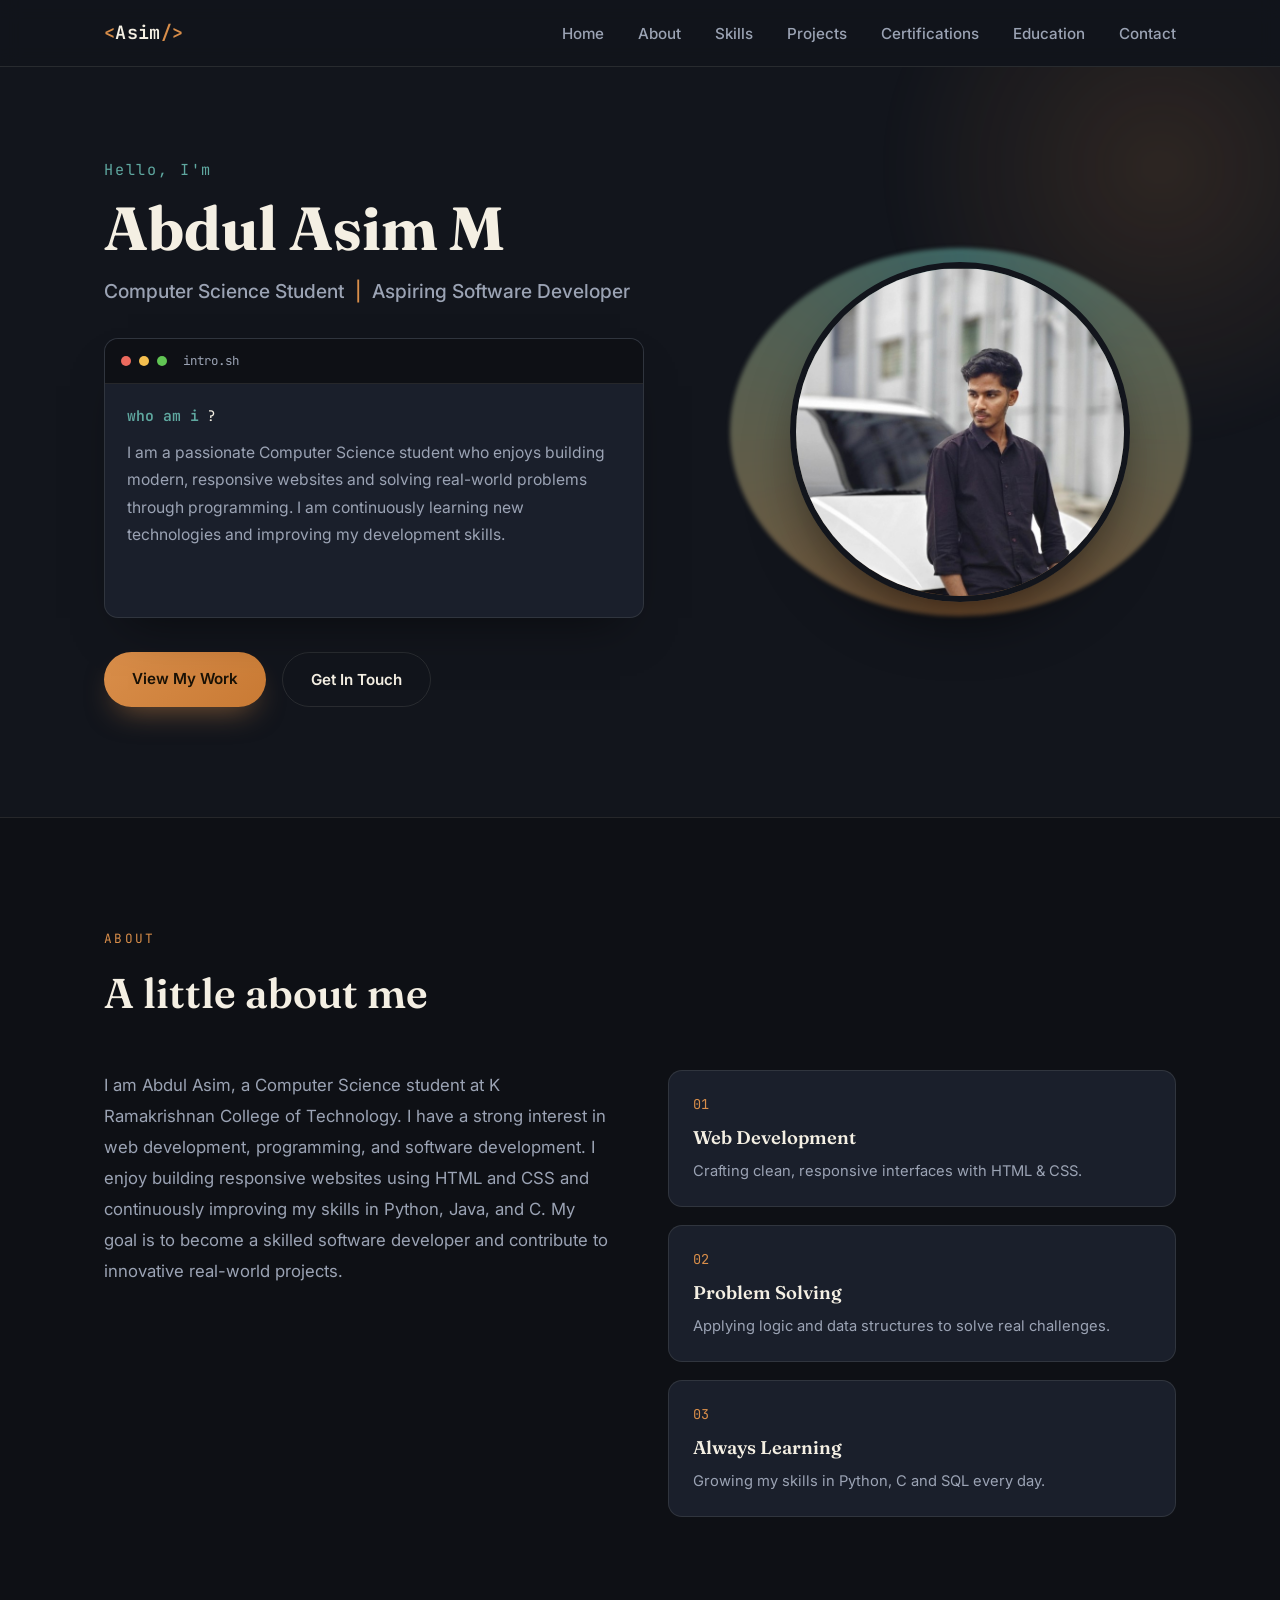
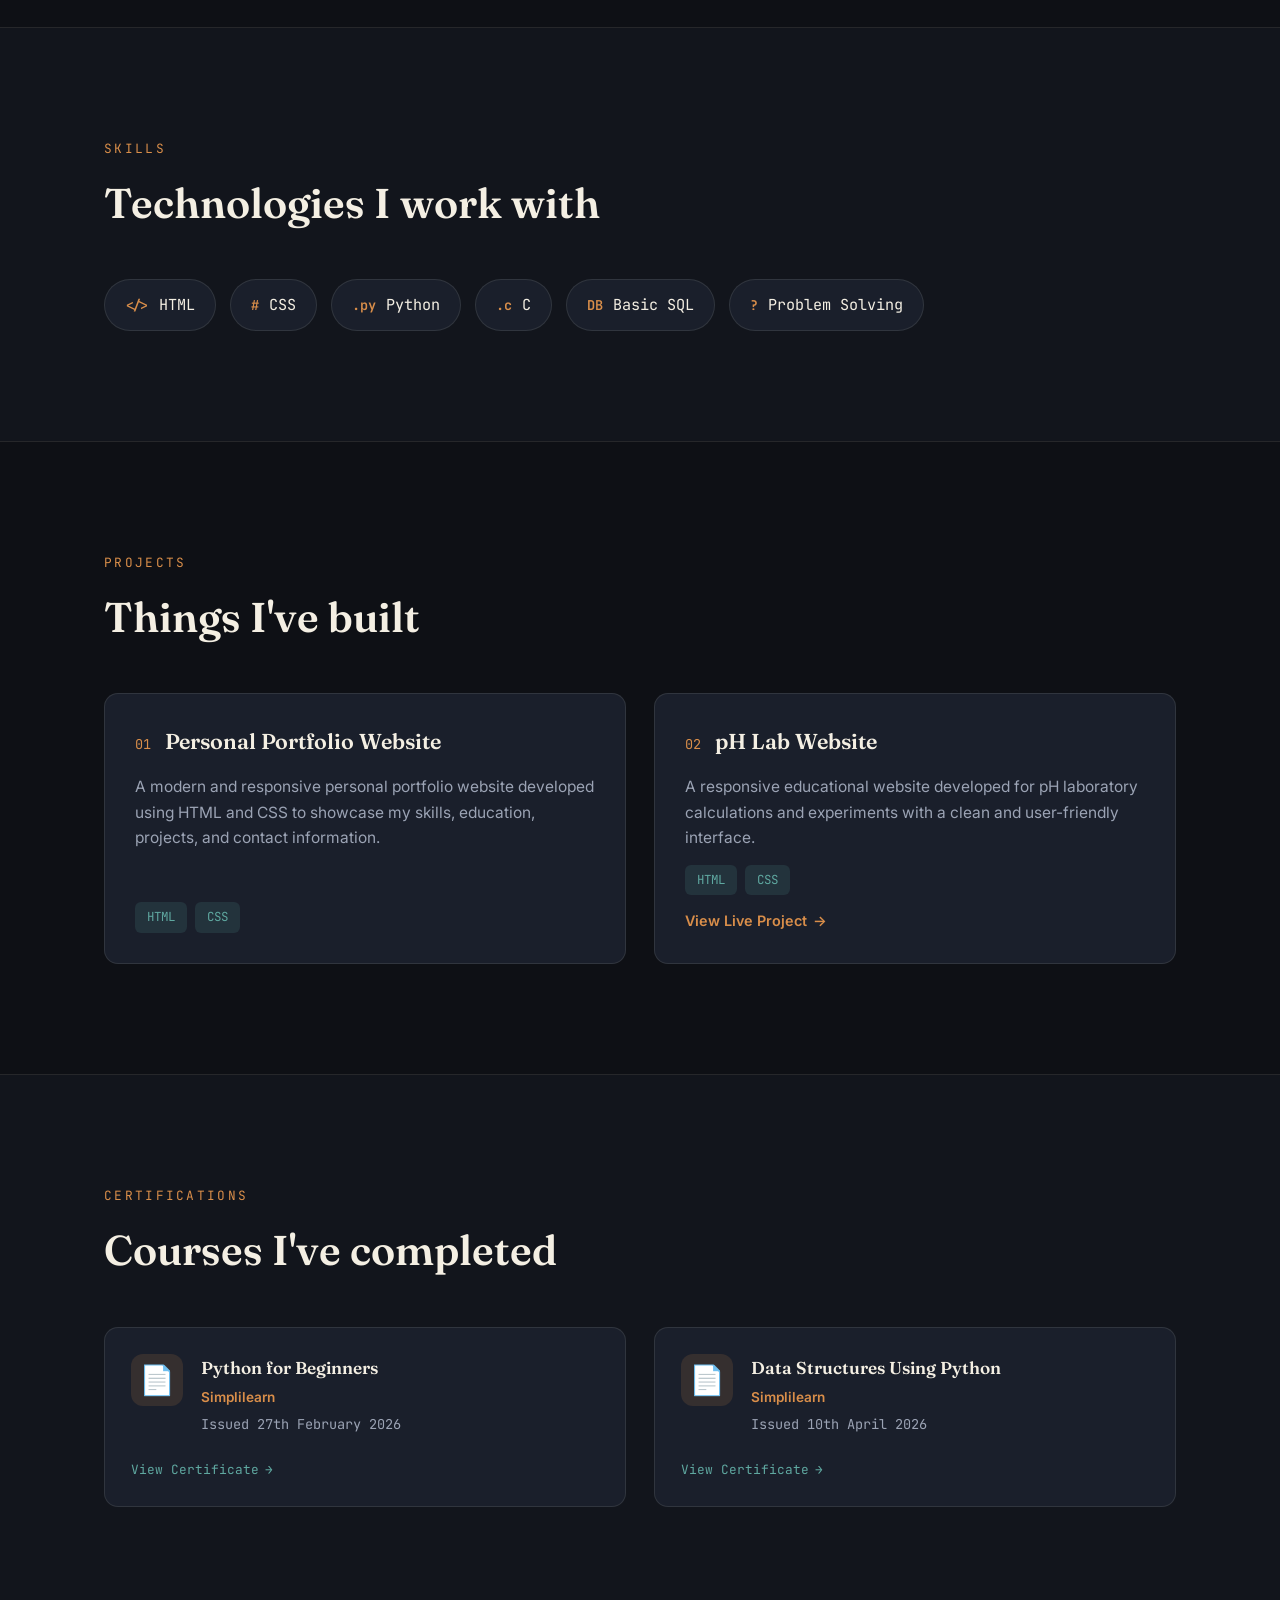
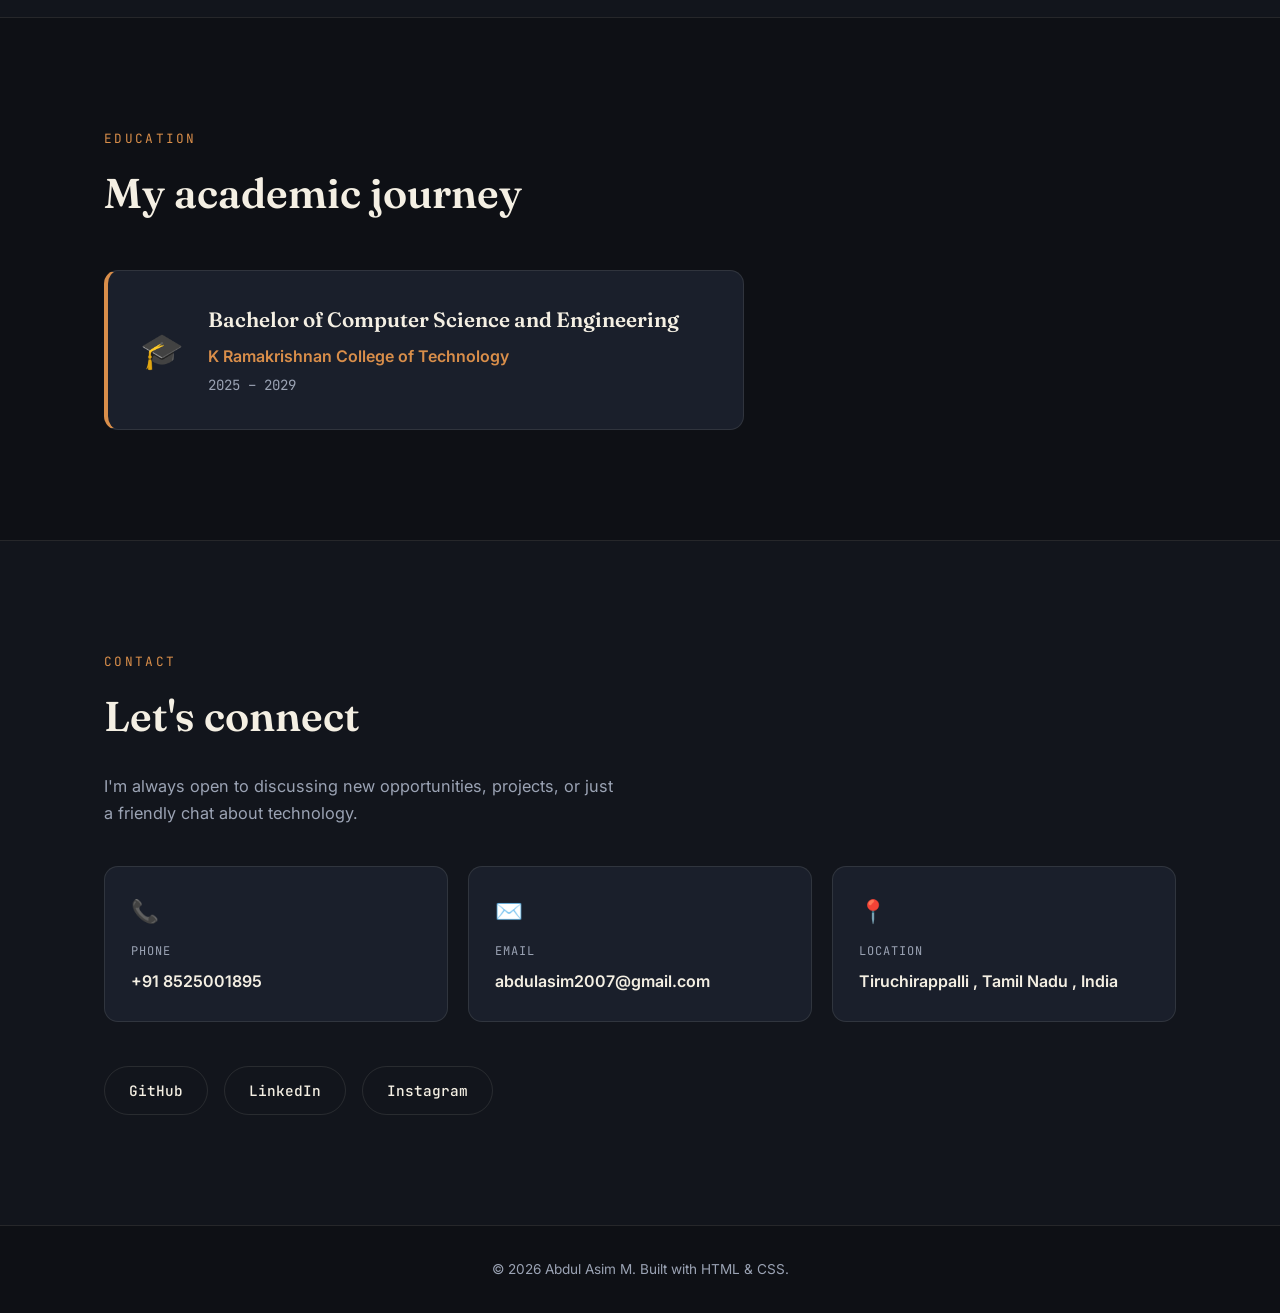
==== index.html @ 6f784176 "Rename index1.html to index.html" ====
<!DOCTYPE html>
<html lang="en">
<head>
  <meta charset="UTF-8" />
  <meta name="viewport" content="width=device-width, initial-scale=1.0" />
  <title>Abdul Asim M — Computer Science Student &amp; Aspiring Frontend Developer</title>
  <meta name="description" content="Portfolio of Abdul Asim M, a Computer Science student specializing in web development and programming." />

  <!-- Google Fonts: Fraunces (display), Inter (body), JetBrains Mono (code/labels) -->
  <link rel="preconnect" href="https://fonts.googleapis.com">
  <link rel="preconnect" href="https://fonts.gstatic.com" crossorigin>
  <link href="https://fonts.googleapis.com/css2?family=Fraunces:ital,opsz,wght@0,9..144,400;0,9..144,500;0,9..144,600;0,9..144,700;1,9..144,500&family=Inter:wght@400;500;600;700&family=JetBrains+Mono:wght@400;500;600&display=swap" rel="stylesheet">

  <link rel="stylesheet" href="style.css" />
</head>
<body>

  <!-- ============ STICKY NAVIGATION ============ -->
  <header class="site-header">
    <nav class="navbar">
      <a href="#home" class="logo">
        <span class="logo-bracket">&lt;</span>Asim<span class="logo-bracket">/&gt;</span>
      </a>

      <input type="checkbox" id="nav-toggle" class="nav-toggle" />
      <label for="nav-toggle" class="nav-toggle-label" aria-label="Toggle menu">
        <span></span>
        <span></span>
        <span></span>
      </label>

      <ul class="nav-links">
        <li><a href="#home">Home</a></li>
        <li><a href="#about">About</a></li>
        <li><a href="#skills">Skills</a></li>
        <li><a href="#projects">Projects</a></li>
        <li><a href="#certifications">Certifications</a></li>
        <li><a href="#education">Education</a></li>
        <li><a href="#contact">Contact</a></li>
      </ul>
    </nav>
  </header>

  <main>
    <!-- ============ HERO SECTION ============ -->
    <section id="home" class="hero">
      <div class="hero-bg-glow" aria-hidden="true"></div>

      <div class="hero-container">
        <div class="hero-text">
          <p class="eyebrow">Hello, I'm</p>
          <h1 class="hero-name">Abdul Asim M</h1>
          <h2 class="hero-title">Computer Science Student <span class="pipe">|</span> Aspiring Software Developer</h2>

          <!-- Signature element: terminal-style intro card -->
          <div class="terminal-card">
            <div class="terminal-bar">
              <span class="dot dot-red"></span>
              <span class="dot dot-yellow"></span>
              <span class="dot dot-green"></span>
              <span class="terminal-title">intro.sh</span>
            </div>
            <div class="terminal-body">
              <p><span class="prompt">who am i</span>?</p>
              <p class="terminal-output">I am a passionate Computer Science student who enjoys building modern, responsive websites and solving real-world problems through programming. I am continuously learning new technologies and improving my development skills.</p>
              <p><span class="prompt"></span> <span class="cursor"></span></p>
            </div>
          </div>

          <div class="hero-buttons">
            <a href="#projects" class="btn btn-primary">View My Work</a>
            <a href="#contact" class="btn btn-secondary">Get In Touch</a>
          </div>
        </div>

        <div class="hero-image-wrap">
          <div class="hero-image-ring" aria-hidden="true"></div>
          <img src="asim.jpg.jpeg" alt="Portrait of Abdul Asim M" class="hero-image" />
        </div>
      </div>
    </section>

    <!-- ============ ABOUT SECTION ============ -->
    <section id="about" class="about">
      <div class="section-container">
        <p class="section-eyebrow">About</p>
        <h2 class="section-title">A little about me</h2>

        <div class="about-content">
          <p class="about-text">
                I am Abdul Asim, a Computer Science student at K Ramakrishnan College of Technology.
            I have a strong interest in web development, programming, and software development.
            I enjoy building responsive websites using HTML and CSS and continuously improving my
            skills in Python, Java, and C. My goal is to become a skilled software developer and
            contribute to innovative real-world projects.
          </p>

          <div class="about-highlights">
            <div class="highlight-card">
              <span class="highlight-number">01</span>
              <h3>Web Development</h3>
              <p>Crafting clean, responsive interfaces with HTML &amp; CSS.</p>
            </div>
            <div class="highlight-card">
              <span class="highlight-number">02</span>
              <h3>Problem Solving</h3>
              <p>Applying logic and data structures to solve real challenges.</p>
            </div>
            <div class="highlight-card">
              <span class="highlight-number">03</span>
              <h3>Always Learning</h3>
              <p>Growing my skills in Python, C and SQL every day.</p>
            </div>
          </div>
        </div>
      </div>
    </section>

    <!-- ============ SKILLS SECTION ============ -->
    <section id="skills" class="skills">
      <div class="section-container">
        <p class="section-eyebrow">Skills</p>
        <h2 class="section-title">Technologies I work with</h2>

        <ul class="skills-grid">
          <li class="skill-tag"><span class="skill-tag-symbol">&lt;/&gt;</span>HTML</li>
          <li class="skill-tag"><span class="skill-tag-symbol">#</span>CSS</li>
          <li class="skill-tag"><span class="skill-tag-symbol">.py</span>Python</li>
          <li class="skill-tag"><span class="skill-tag-symbol">.c</span>C</li>
          <li class="skill-tag"><span class="skill-tag-symbol">DB</span>Basic SQL</li>
          <li class="skill-tag"><span class="skill-tag-symbol">?</span>Problem Solving</li>
        </ul>
      </div>
    </section>

    <!-- ============ PROJECTS SECTION ============ -->
    <section id="projects" class="projects">
      <div class="section-container">
        <p class="section-eyebrow">Projects</p>
        <h2 class="section-title">Things I've built</h2>

        <div class="projects-grid">
          <article class="project-card">
            <div class="project-card-top">
              <span class="project-index">01</span>
              <h3>Personal Portfolio Website</h3>
            </div>
            <p class="project-desc">
              A modern and responsive personal portfolio website developed using HTML and CSS
              to showcase my skills, education, projects, and contact information.
            </p>
            <ul class="project-tech">
              <li>HTML</li>
              <li>CSS</li>
            </ul>
          </article>

          <article class="project-card">
            <div class="project-card-top">
              <span class="project-index">02</span>
              <h3>pH Lab Website</h3>
            </div>
            <p class="project-desc">
              A responsive educational website developed for pH laboratory calculations and
              experiments with a clean and user-friendly interface.
            </p>
            <ul class="project-tech">
              <li>HTML</li>
              <li>CSS</li>
            </ul>
            <a href="https://abdulasim823-coder.github.io/MY-pH-LAB/" target="_blank" rel="noopener noreferrer" class="project-link">
              View Live Project <span aria-hidden="true">&rarr;</span>
            </a>
          </article>
        </div>
      </div>
    </section>

    <!-- ============ CERTIFICATIONS SECTION ============ -->
    <section id="certifications" class="certifications">
      <div class="section-container">
        <p class="section-eyebrow">Certifications</p>
        <h2 class="section-title">Courses I've completed</h2>

        <div class="cert-grid">
          <a class="cert-card" href="assets/python-for-beginners-certificate.pdf" target="_blank" rel="noopener noreferrer">
            <div class="cert-icon" aria-hidden="true">📄</div>
            <div class="cert-info">
              <h3>Python for Beginners</h3>
              <p class="cert-issuer">Simplilearn</p>
              <p class="cert-date">Issued 27th February 2026</p>
            </div>
            <span class="cert-action">View Certificate <span aria-hidden="true">&rarr;</span></span>
          </a>

          <a class="cert-card" href="assets/data-structures-python-certificate.pdf" target="_blank" rel="noopener noreferrer">
            <div class="cert-icon" aria-hidden="true">📄</div>
            <div class="cert-info">
              <h3>Data Structures Using Python</h3>
              <p class="cert-issuer">Simplilearn</p>
              <p class="cert-date">Issued 10th April 2026</p>
            </div>
            <span class="cert-action">View Certificate <span aria-hidden="true">&rarr;</span></span>
          </a>
        </div>
      </div>
    </section>

    <!-- ============ EDUCATION SECTION ============ -->
    <section id="education" class="education">
      <div class="section-container">
        <p class="section-eyebrow">Education</p>
        <h2 class="section-title">My academic journey</h2>

        <div class="education-card">
          <div class="education-mark" aria-hidden="true">🎓</div>
          <div class="education-info">
            <h3>Bachelor of Computer Science and Engineering</h3>
            <p class="education-school">K Ramakrishnan College of Technology</p>
            <p class="education-duration">2025 &ndash; 2029</p>
          </div>
        </div>
      </div>
    </section>

    <!-- ============ CONTACT SECTION ============ -->
    <section id="contact" class="contact">
      <div class="section-container">
        <p class="section-eyebrow">Contact</p>
        <h2 class="section-title">Let's connect</h2>
        <p class="contact-intro">
          I'm always open to discussing new opportunities, projects, or just a friendly chat about technology.
        </p>

        <div class="contact-grid">
          <a href="tel:+918525001895" class="contact-card">
            <span class="contact-icon" aria-hidden="true">📞</span>
            <span class="contact-label">Phone</span>
            <span class="contact-value">+91 8525001895</span>
          </a>

          <a href="mailto:abdulasim2007@gmail.com" class="contact-card">
            <span class="contact-icon" aria-hidden="true">✉️</span>
            <span class="contact-label">Email</span>
            <span class="contact-value">abdulasim2007@gmail.com</span>
          </a>

          <div class="contact-card contact-card-static">
            <span class="contact-icon" aria-hidden="true">📍</span>
            <span class="contact-label">Location</span>
            <span class="contact-value">Tiruchirappalli , Tamil Nadu , India</span>
          </div>
        </div>

        <div class="social-links">
          <a href="https://github.com/abdulasim823-coder" target="_blank" rel="noopener noreferrer" class="social-link">GitHub</a>
          <a href="https://www.linkedin.com/in/abdul-asim-m-059863380?utm_source=share_via&utm_content=profile&utm_medium=member_android" target="_blank" rel="noopener noreferrer" class="social-link">LinkedIn</a>
          <a href="https://www.instagram.com/a._j_.x.x?igsh=MW1iN2Y5MnFnbzhsaA==" target="_blank" rel="noopener noreferrer" class="social-link">Instagram</a>
        </div>
      </div>
    </section>
  </main>

  <!-- ============ FOOTER ============ -->
  <footer class="site-footer">
    <p>&copy; 2026 Abdul Asim M. Built with HTML &amp; CSS.</p>
  </footer>

</body>
</html>
---- style.css ----
/* =====================================================================
   ABDUL ASIM M — PORTFOLIO STYLESHEET
   Design tokens:
   - Background:   #12151C (deep graphite navy)
   - Surface:      #1A1F2B (raised panel)
   - Text primary: #F4EFE3 (warm parchment white)
   - Text muted:   #9BA3B4 (soft slate)
   - Accent copper:#D98E4A (warm highlight)
   - Accent teal:  #5FA8A0 (cool counterpoint)
   - Display font: 'Fraunces' | Body font: 'Inter' | Mono: 'JetBrains Mono'
   ===================================================================== */

/* ---------- RESET ---------- */
* {
  margin: 0;
  padding: 0;
  box-sizing: border-box;
}

html {
  scroll-behavior: smooth;
}

:root {
  --bg: #12151c;
  --bg-alt: #0e1015;
  --surface: #1a1f2b;
  --surface-hover: #212736;
  --border: rgba(244, 239, 227, 0.1);
  --text: #f4efe3;
  --text-muted: #9ba3b4;
  --accent: #d98e4a;
  --accent-soft: rgba(217, 142, 74, 0.14);
  --teal: #5fa8a0;
  --teal-soft: rgba(95, 168, 160, 0.14);
  --font-display: 'Fraunces', serif;
  --font-body: 'Inter', sans-serif;
  --font-mono: 'JetBrains Mono', monospace;
  --max-width: 1120px;
  --radius: 14px;
}

body {
  background-color: var(--bg);
  color: var(--text);
  font-family: var(--font-body);
  line-height: 1.65;
  overflow-x: hidden;
}

img {
  max-width: 100%;
  display: block;
}

a {
  text-decoration: none;
  color: inherit;
}

ul {
  list-style: none;
}

.section-container {
  max-width: var(--max-width);
  margin: 0 auto;
  padding: 0 24px;
}

/* Reduced motion support */
@media (prefers-reduced-motion: reduce) {
  * {
    animation-duration: 0.01ms !important;
    animation-iteration-count: 1 !important;
    transition-duration: 0.01ms !important;
    scroll-behavior: auto !important;
  }
}

/* Visible keyboard focus */
a:focus-visible,
button:focus-visible {
  outline: 2px solid var(--accent);
  outline-offset: 3px;
  border-radius: 4px;
}

/* ---------- SECTION HEADINGS (shared) ---------- */
.section-eyebrow {
  font-family: var(--font-mono);
  font-size: 0.8rem;
  letter-spacing: 0.18em;
  text-transform: uppercase;
  color: var(--accent);
  margin-bottom: 10px;
}

.section-title {
  font-family: var(--font-display);
  font-weight: 600;
  font-size: clamp(1.8rem, 3.4vw, 2.6rem);
  margin-bottom: 42px;
  max-width: 620px;
}

section {
  padding: 110px 0;
}

/* =====================================================================
   STICKY NAVIGATION
   ===================================================================== */
.site-header {
  position: sticky;
  top: 0;
  z-index: 100;
  background: rgba(18, 21, 28, 0.82);
  backdrop-filter: blur(10px);
  -webkit-backdrop-filter: blur(10px);
  border-bottom: 1px solid var(--border);
}

.navbar {
  max-width: var(--max-width);
  margin: 0 auto;
  padding: 18px 24px;
  display: flex;
  align-items: center;
  justify-content: space-between;
}

.logo {
  font-family: var(--font-mono);
  font-size: 1.15rem;
  font-weight: 600;
  color: var(--text);
  letter-spacing: 0.02em;
}

.logo-bracket {
  color: var(--accent);
}

.nav-links {
  display: flex;
  gap: 34px;
}

.nav-links a {
  font-size: 0.95rem;
  font-weight: 500;
  color: var(--text-muted);
  position: relative;
  padding: 4px 0;
  transition: color 0.25s ease;
}

.nav-links a::after {
  content: '';
  position: absolute;
  left: 0;
  bottom: -2px;
  width: 0;
  height: 2px;
  background: var(--accent);
  transition: width 0.3s ease;
}

.nav-links a:hover {
  color: var(--text);
}

.nav-links a:hover::after {
  width: 100%;
}

/* Mobile nav toggle (checkbox hack — pure CSS, no JS) */
.nav-toggle {
  display: none;
}

.nav-toggle-label {
  display: none;
  flex-direction: column;
  gap: 5px;
  cursor: pointer;
  z-index: 110;
}

.nav-toggle-label span {
  width: 26px;
  height: 2px;
  background: var(--text);
  border-radius: 2px;
  transition: transform 0.3s ease, opacity 0.3s ease;
}

/* =====================================================================
   HERO SECTION
   ===================================================================== */
.hero {
  position: relative;
  padding: 90px 0 110px;
  overflow: hidden;
}

.hero-bg-glow {
  position: absolute;
  top: -180px;
  right: -160px;
  width: 560px;
  height: 560px;
  background: radial-gradient(circle, var(--accent-soft) 0%, transparent 70%);
  filter: blur(10px);
  pointer-events: none;
}

.hero-container {
  max-width: var(--max-width);
  margin: 0 auto;
  padding: 0 24px;
  display: grid;
  grid-template-columns: 1.15fr 0.85fr;
  gap: 56px;
  align-items: center;
}

.hero-text {
  animation: fadeUp 0.9s ease both;
}

.eyebrow {
  font-family: var(--font-mono);
  color: var(--teal);
  font-size: 0.95rem;
  letter-spacing: 0.12em;
  margin-bottom: 14px;
}

.hero-name {
  font-family: var(--font-display);
  font-weight: 700;
  font-size: clamp(2.4rem, 5.4vw, 3.8rem);
  line-height: 1.08;
  margin-bottom: 14px;
}

.hero-title {
  font-family: var(--font-body);
  font-weight: 500;
  font-size: clamp(1rem, 1.6vw, 1.2rem);
  color: var(--text-muted);
  margin-bottom: 30px;
}

.pipe {
  color: var(--accent);
  margin: 0 6px;
}

/* Signature element: terminal-style intro card */
.terminal-card {
  background: var(--surface);
  border: 1px solid var(--border);
  border-radius: var(--radius);
  overflow: hidden;
  box-shadow: 0 24px 48px -24px rgba(0, 0, 0, 0.55);
  margin-bottom: 34px;
  max-width: 540px;
  animation: fadeUp 1.1s ease both;
  animation-delay: 0.15s;
}

.terminal-bar {
  display: flex;
  align-items: center;
  gap: 8px;
  padding: 12px 16px;
  background: var(--bg-alt);
  border-bottom: 1px solid var(--border);
}

.dot {
  width: 10px;
  height: 10px;
  border-radius: 50%;
  display: inline-block;
}

.dot-red { background: #ec6a5e; }
.dot-yellow { background: #f4bf4f; }
.dot-green { background: #61c554; }

.terminal-title {
  margin-left: 8px;
  font-family: var(--font-mono);
  font-size: 0.78rem;
  color: var(--text-muted);
}

.terminal-body {
  padding: 20px 22px 24px;
  font-family: var(--font-mono);
  font-size: 0.92rem;
}

.terminal-body p {
  margin-bottom: 10px;
}

.prompt {
  color: var(--teal);
  margin-right: 8px;
  font-weight: 600;
}

.terminal-output {
  color: var(--text-muted);
  line-height: 1.75;
  font-family: var(--font-body);
  font-size: 0.98rem;
}

.cursor {
  display: inline-block;
  color: var(--accent);
  animation: blink 1.1s steps(1) infinite;
}

@keyframes blink {
  50% { opacity: 0; }
}

.hero-buttons {
  display: flex;
  gap: 16px;
  flex-wrap: wrap;
}

.btn {
  font-family: var(--font-body);
  font-weight: 600;
  font-size: 0.95rem;
  padding: 14px 28px;
  border-radius: 999px;
  transition: transform 0.25s ease, box-shadow 0.25s ease, background 0.25s ease, color 0.25s ease;
  display: inline-block;
}

.btn-primary {
  background: linear-gradient(135deg, var(--accent), #c97a34);
  color: #1a1206;
  box-shadow: 0 14px 30px -12px rgba(217, 142, 74, 0.55);
}

.btn-primary:hover {
  transform: translateY(-3px);
  box-shadow: 0 18px 34px -12px rgba(217, 142, 74, 0.7);
}

.btn-secondary {
  border: 1px solid var(--border);
  color: var(--text);
}

.btn-secondary:hover {
  background: var(--surface-hover);
  transform: translateY(-3px);
}

/* Hero image */
.hero-image-wrap {
  position: relative;
  display: flex;
  justify-content: center;
  animation: fadeIn 1.2s ease both;
  animation-delay: 0.25s;
}

.hero-image-ring {
  position: absolute;
  inset: -14px;
  border-radius: 50%;
  background: conic-gradient(from 180deg, var(--accent), var(--teal), var(--accent));
  opacity: 0.55;
  filter: blur(2px);
  animation: rotate 12s linear infinite;
}

@keyframes rotate {
  to { transform: rotate(360deg); }
}

.hero-image {
  position: relative;
  width: min(340px, 78vw);
  aspect-ratio: 1 / 1;
  object-fit: cover;
  border-radius: 50%;
  border: 6px solid var(--bg);
  box-shadow: 0 30px 60px -20px rgba(0, 0, 0, 0.7);
}

/* =====================================================================
   ABOUT SECTION
   ===================================================================== */
.about {
  background: var(--bg-alt);
  border-top: 1px solid var(--border);
  border-bottom: 1px solid var(--border);
}

.about-content {
  display: grid;
  grid-template-columns: 1fr 1fr;
  gap: 56px;
  align-items: start;
}

.about-text {
  color: var(--text-muted);
  font-size: 1.05rem;
  line-height: 1.85;
}

.about-highlights {
  display: grid;
  gap: 18px;
}

.highlight-card {
  background: var(--surface);
  border: 1px solid var(--border);
  border-radius: var(--radius);
  padding: 22px 24px;
  transition: transform 0.3s ease, border-color 0.3s ease;
}

.highlight-card:hover {
  transform: translateX(6px);
  border-color: var(--accent);
}

.highlight-number {
  font-family: var(--font-mono);
  color: var(--accent);
  font-size: 0.85rem;
  display: block;
  margin-bottom: 8px;
}

.highlight-card h3 {
  font-family: var(--font-display);
  font-weight: 600;
  font-size: 1.15rem;
  margin-bottom: 6px;
}

.highlight-card p {
  color: var(--text-muted);
  font-size: 0.92rem;
}

/* =====================================================================
   SKILLS SECTION
   ===================================================================== */
.skills-grid {
  display: flex;
  flex-wrap: wrap;
  gap: 14px;
}

.skill-tag {
  display: flex;
  align-items: center;
  gap: 10px;
  font-family: var(--font-mono);
  font-size: 0.95rem;
  background: var(--surface);
  border: 1px solid var(--border);
  padding: 12px 20px;
  border-radius: 999px;
  transition: transform 0.25s ease, border-color 0.25s ease, background 0.25s ease;
}

.skill-tag:hover {
  transform: translateY(-4px);
  border-color: var(--teal);
  background: var(--teal-soft);
}

.skill-tag-symbol {
  color: var(--accent);
  font-weight: 600;
  font-size: 0.85rem;
}

/* =====================================================================
   PROJECTS SECTION
   ===================================================================== */
.projects {
  background: var(--bg-alt);
  border-top: 1px solid var(--border);
  border-bottom: 1px solid var(--border);
}

.projects-grid {
  display: grid;
  grid-template-columns: repeat(2, 1fr);
  gap: 28px;
}

.project-card {
  background: var(--surface);
  border: 1px solid var(--border);
  border-radius: var(--radius);
  padding: 30px;
  position: relative;
  transition: transform 0.3s ease, box-shadow 0.3s ease, border-color 0.3s ease;
  display: flex;
  flex-direction: column;
  gap: 14px;
}

.project-card:hover {
  transform: translateY(-8px);
  border-color: var(--accent);
  box-shadow: 0 26px 50px -24px rgba(0, 0, 0, 0.6);
}

.project-card-top {
  display: flex;
  align-items: baseline;
  gap: 14px;
}

.project-index {
  font-family: var(--font-mono);
  color: var(--accent);
  font-size: 0.85rem;
}

.project-card h3 {
  font-family: var(--font-display);
  font-weight: 600;
  font-size: 1.35rem;
}

.project-desc {
  color: var(--text-muted);
  font-size: 0.97rem;
}

.project-tech {
  display: flex;
  flex-wrap: wrap;
  gap: 8px;
  margin-top: auto;
}

.project-tech li {
  font-family: var(--font-mono);
  font-size: 0.78rem;
  color: var(--teal);
  background: var(--teal-soft);
  padding: 5px 12px;
  border-radius: 6px;
}

.project-link {
  font-weight: 600;
  font-size: 0.9rem;
  color: var(--accent);
  display: inline-flex;
  align-items: center;
  gap: 6px;
  transition: gap 0.25s ease;
}

.project-link:hover {
  gap: 10px;
}

/* =====================================================================
   CERTIFICATIONS SECTION
   ===================================================================== */
.cert-grid {
  display: grid;
  grid-template-columns: repeat(2, 1fr);
  gap: 28px;
}

.cert-card {
  background: var(--surface);
  border: 1px solid var(--border);
  border-radius: var(--radius);
  padding: 26px;
  display: flex;
  align-items: flex-start;
  gap: 18px;
  flex-wrap: wrap;
  transition: transform 0.3s ease, border-color 0.3s ease, box-shadow 0.3s ease;
}

.cert-card:hover {
  transform: translateY(-6px);
  border-color: var(--teal);
  box-shadow: 0 26px 50px -24px rgba(0, 0, 0, 0.6);
}

.cert-icon {
  font-size: 1.8rem;
  background: var(--accent-soft);
  width: 52px;
  height: 52px;
  display: flex;
  align-items: center;
  justify-content: center;
  border-radius: 12px;
  flex-shrink: 0;
}

.cert-info {
  flex: 1;
  min-width: 180px;
}

.cert-info h3 {
  font-family: var(--font-display);
  font-weight: 600;
  font-size: 1.08rem;
  margin-bottom: 4px;
}

.cert-issuer {
  color: var(--accent);
  font-size: 0.85rem;
  font-weight: 600;
  margin-bottom: 4px;
}

.cert-date {
  color: var(--text-muted);
  font-size: 0.85rem;
  font-family: var(--font-mono);
}

.cert-action {
  font-family: var(--font-mono);
  font-size: 0.8rem;
  color: var(--teal);
  display: flex;
  align-items: center;
  gap: 6px;
  width: 100%;
  margin-top: 6px;
}

/* =====================================================================
   EDUCATION SECTION
   ===================================================================== */
.education {
  background: var(--bg-alt);
  border-top: 1px solid var(--border);
  border-bottom: 1px solid var(--border);
}

.education-card {
  background: var(--surface);
  border: 1px solid var(--border);
  border-left: 4px solid var(--accent);
  border-radius: var(--radius);
  padding: 32px;
  display: flex;
  align-items: center;
  gap: 24px;
  max-width: 640px;
  transition: transform 0.3s ease;
}

.education-card:hover {
  transform: translateY(-4px);
}

.education-mark {
  font-size: 2.2rem;
  flex-shrink: 0;
}

.education-info h3 {
  font-family: var(--font-display);
  font-weight: 600;
  font-size: 1.3rem;
  margin-bottom: 6px;
}

.education-school {
  color: var(--accent);
  font-weight: 600;
  margin-bottom: 4px;
}

.education-duration {
  color: var(--text-muted);
  font-family: var(--font-mono);
  font-size: 0.88rem;
}

/* =====================================================================
   CONTACT SECTION
   ===================================================================== */
.contact-intro {
  color: var(--text-muted);
  max-width: 520px;
  margin-top: -20px;
  margin-bottom: 40px;
  font-size: 1.02rem;
}

.contact-grid {
  display: grid;
  grid-template-columns: repeat(3, 1fr);
  gap: 20px;
  margin-bottom: 44px;
}

.contact-card {
  background: var(--surface);
  border: 1px solid var(--border);
  border-radius: var(--radius);
  padding: 26px;
  display: flex;
  flex-direction: column;
  gap: 6px;
  transition: transform 0.3s ease, border-color 0.3s ease;
}

.contact-card:not(.contact-card-static):hover {
  transform: translateY(-6px);
  border-color: var(--accent);
}

.contact-icon {
  font-size: 1.4rem;
  margin-bottom: 6px;
}

.contact-label {
  font-family: var(--font-mono);
  font-size: 0.75rem;
  letter-spacing: 0.08em;
  text-transform: uppercase;
  color: var(--text-muted);
}

.contact-value {
  font-weight: 600;
  font-size: 1rem;
  word-break: break-word;
}

.social-links {
  display: flex;
  gap: 16px;
  flex-wrap: wrap;
}

.social-link {
  font-family: var(--font-mono);
  font-size: 0.9rem;
  font-weight: 500;
  border: 1px solid var(--border);
  padding: 12px 24px;
  border-radius: 999px;
  transition: transform 0.25s ease, background 0.25s ease, border-color 0.25s ease;
}

.social-link:hover {
  transform: translateY(-3px);
  background: var(--surface-hover);
  border-color: var(--teal);
  color: var(--teal);
}

/* =====================================================================
   FOOTER
   ===================================================================== */
.site-footer {
  text-align: center;
  padding: 32px 24px;
  color: var(--text-muted);
  font-size: 0.85rem;
  border-top: 1px solid var(--border);
  background: var(--bg-alt);
}

/* =====================================================================
   ANIMATIONS
   ===================================================================== */
@keyframes fadeUp {
  from {
    opacity: 0;
    transform: translateY(24px);
  }
  to {
    opacity: 1;
    transform: translateY(0);
  }
}

@keyframes fadeIn {
  from { opacity: 0; }
  to { opacity: 1; }
}

/* =====================================================================
   RESPONSIVE BREAKPOINTS
   ===================================================================== */

/* Tablet */
@media (max-width: 900px) {
  section {
    padding: 80px 0;
  }

  .hero-container {
    grid-template-columns: 1fr;
    text-align: center;
  }

  .hero-image-wrap {
    order: -1;
  }

  .terminal-card {
    margin-left: auto;
    margin-right: auto;
  }

  .hero-buttons {
    justify-content: center;
  }

  .about-content {
    grid-template-columns: 1fr;
  }

  .projects-grid,
  .cert-grid {
    grid-template-columns: 1fr;
  }

  .contact-grid {
    grid-template-columns: 1fr 1fr;
  }
}

/* Mobile nav + layout */
@media (max-width: 720px) {
  .nav-toggle-label {
    display: flex;
  }

  .nav-links {
    position: fixed;
    top: 0;
    right: 0;
    height: 100vh;
    width: min(280px, 80vw);
    background: var(--bg-alt);
    border-left: 1px solid var(--border);
    flex-direction: column;
    justify-content: center;
    align-items: flex-start;
    gap: 28px;
    padding: 40px;
    transform: translateX(100%);
    transition: transform 0.35s ease;
    z-index: 105;
  }

  .nav-toggle:checked ~ .nav-links {
    transform: translateX(0);
  }

  .nav-toggle:checked ~ .nav-toggle-label span:nth-child(1) {
    transform: translateY(7px) rotate(45deg);
  }

  .nav-toggle:checked ~ .nav-toggle-label span:nth-child(2) {
    opacity: 0;
  }

  .nav-toggle:checked ~ .nav-toggle-label span:nth-child(3) {
    transform: translateY(-7px) rotate(-45deg);
  }

  .contact-grid {
    grid-template-columns: 1fr;
  }
}

/* Small phones */
@media (max-width: 480px) {
  .section-container,
  .hero-container {
    padding-left: 18px;
    padding-right: 18px;
  }

  .hero-buttons {
    flex-direction: column;
    width: 100%;
  }

  .btn {
    text-align: center;
    width: 100%;
  }

  .terminal-body {
    font-size: 0.85rem;
  }

  .cert-card {
    flex-direction: column;
  }
}
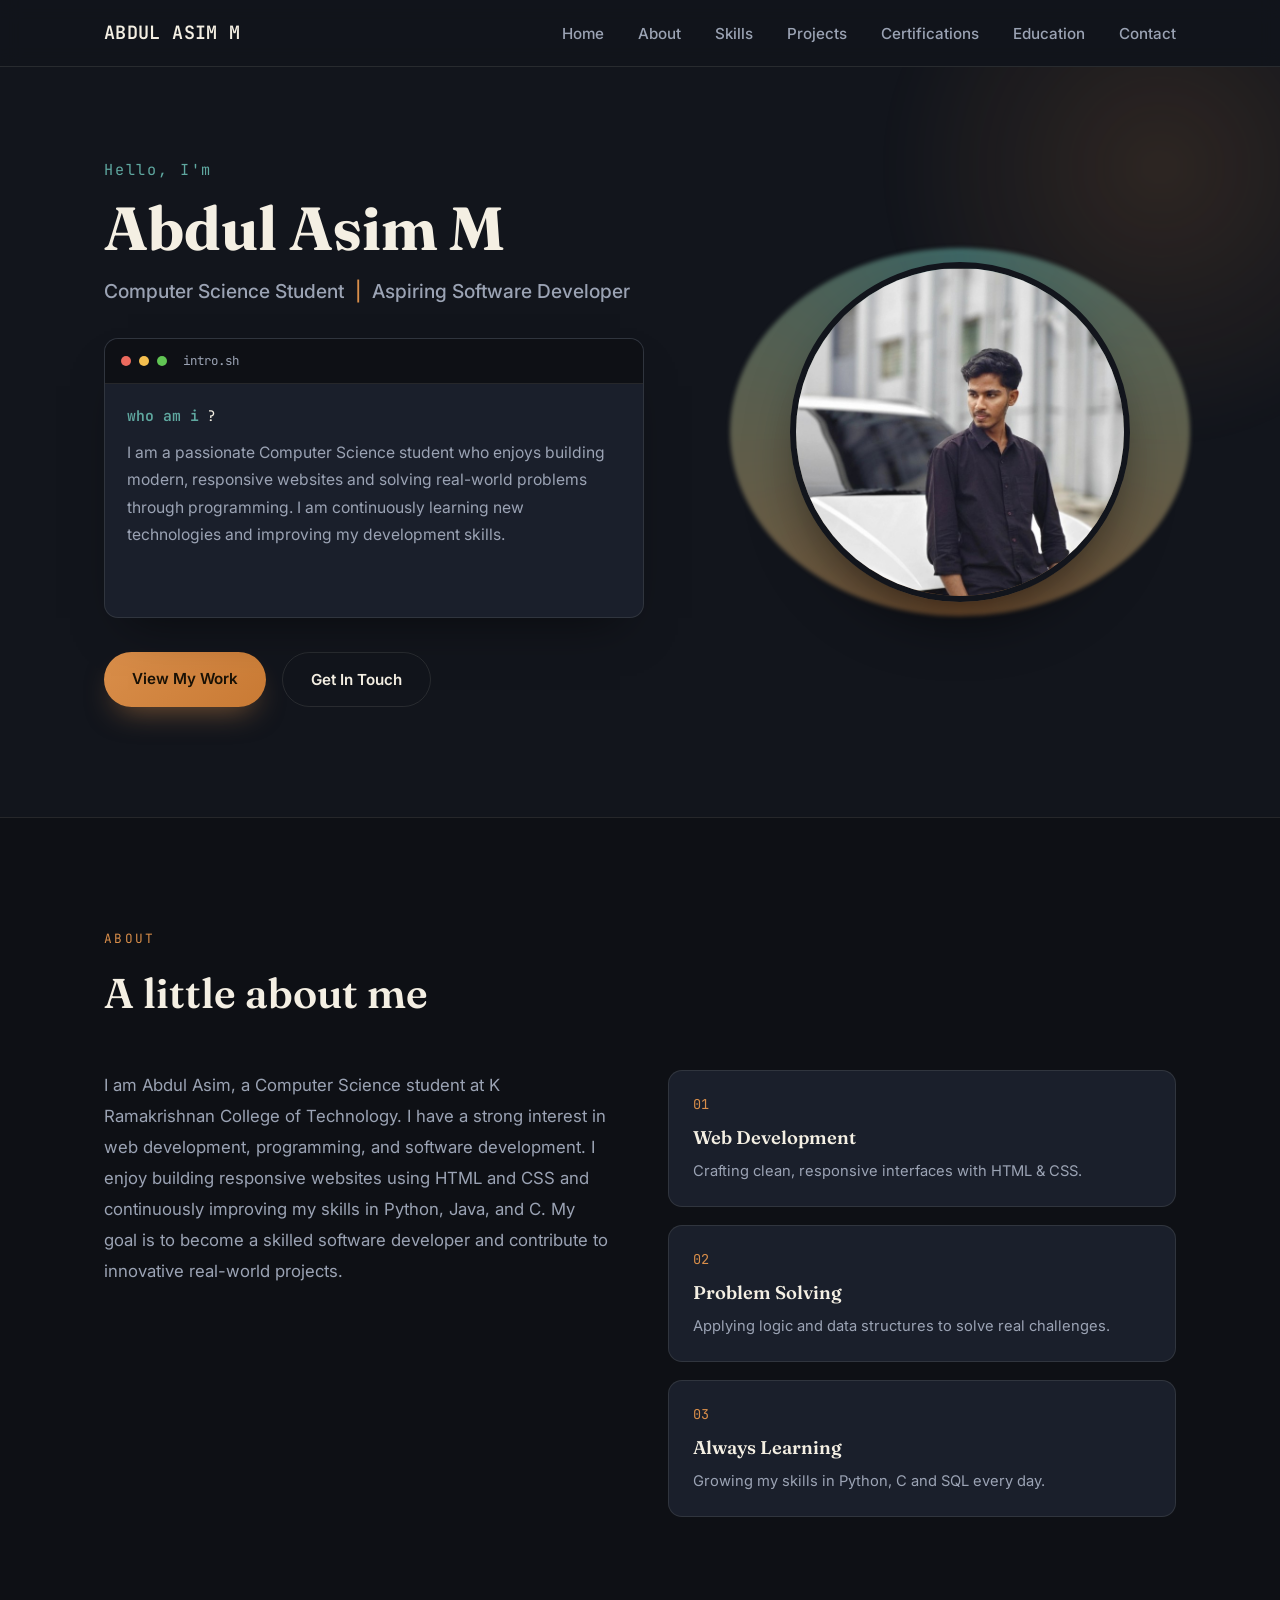
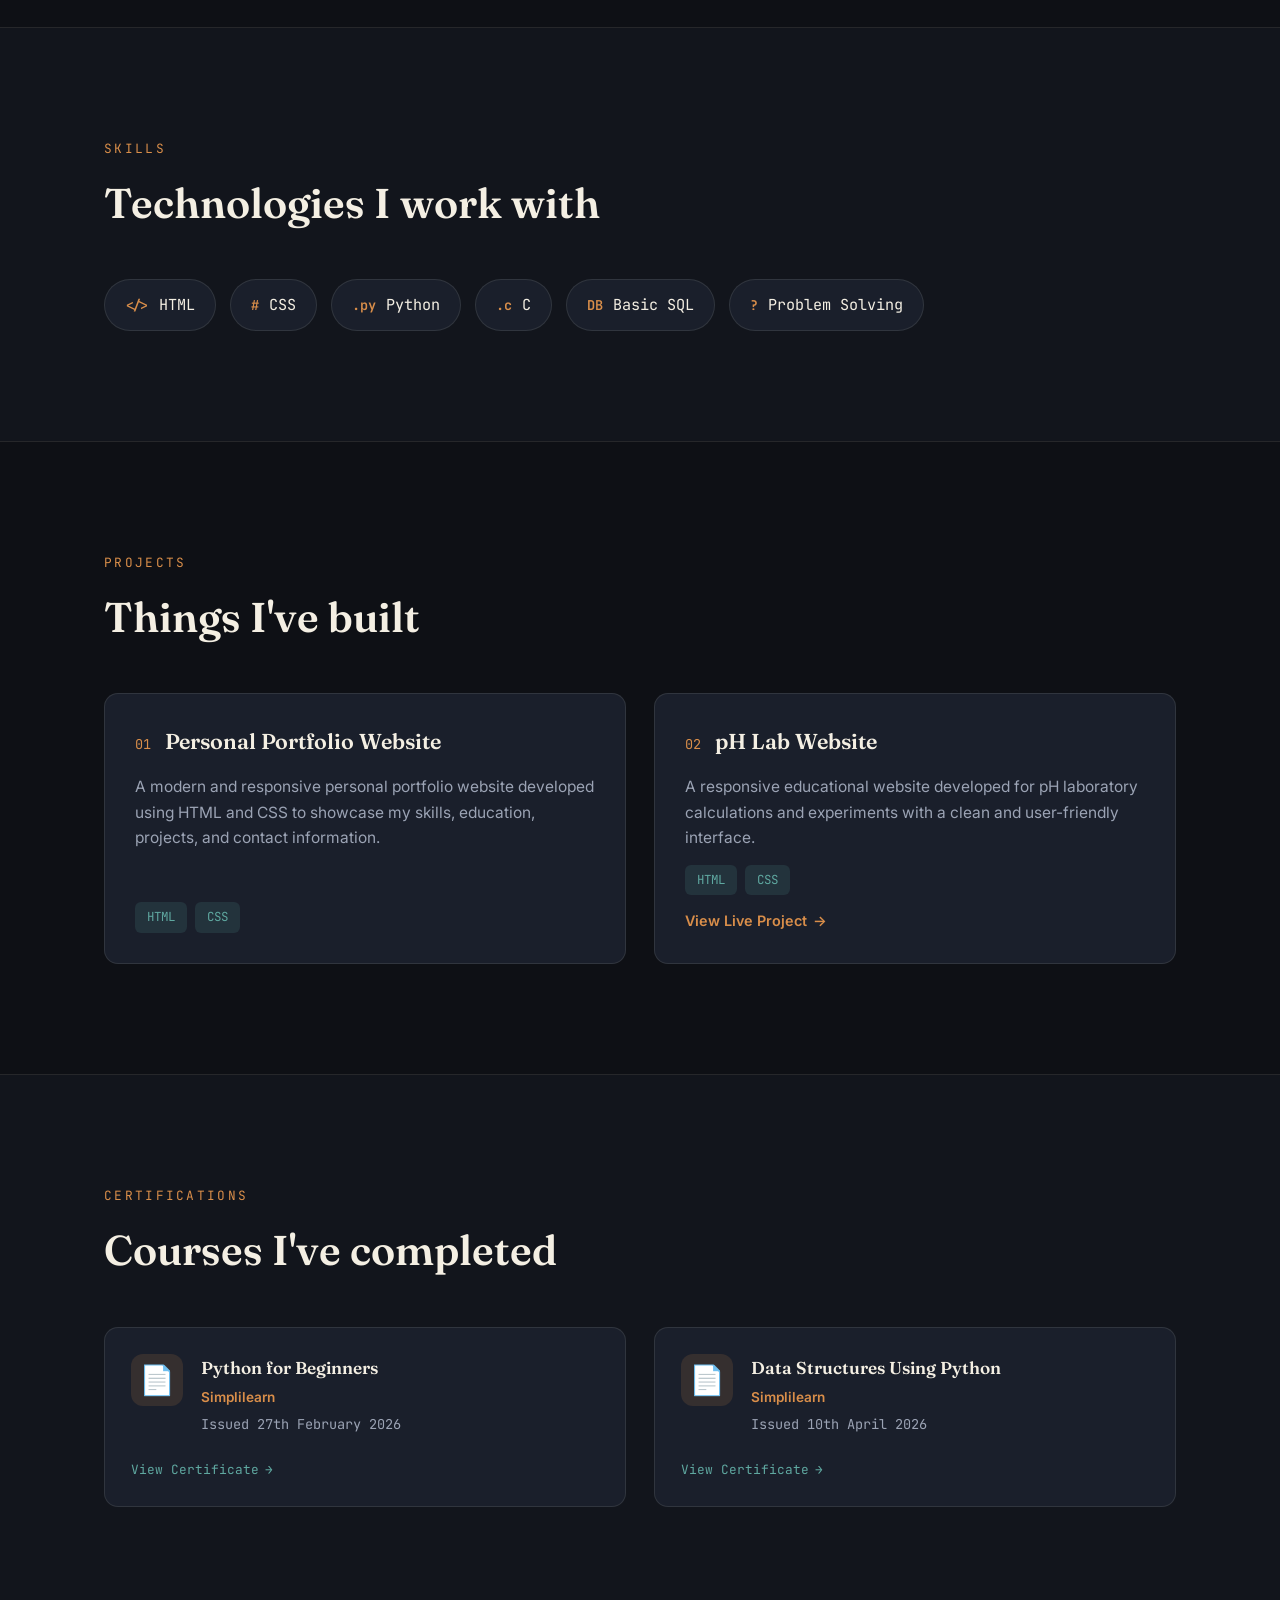
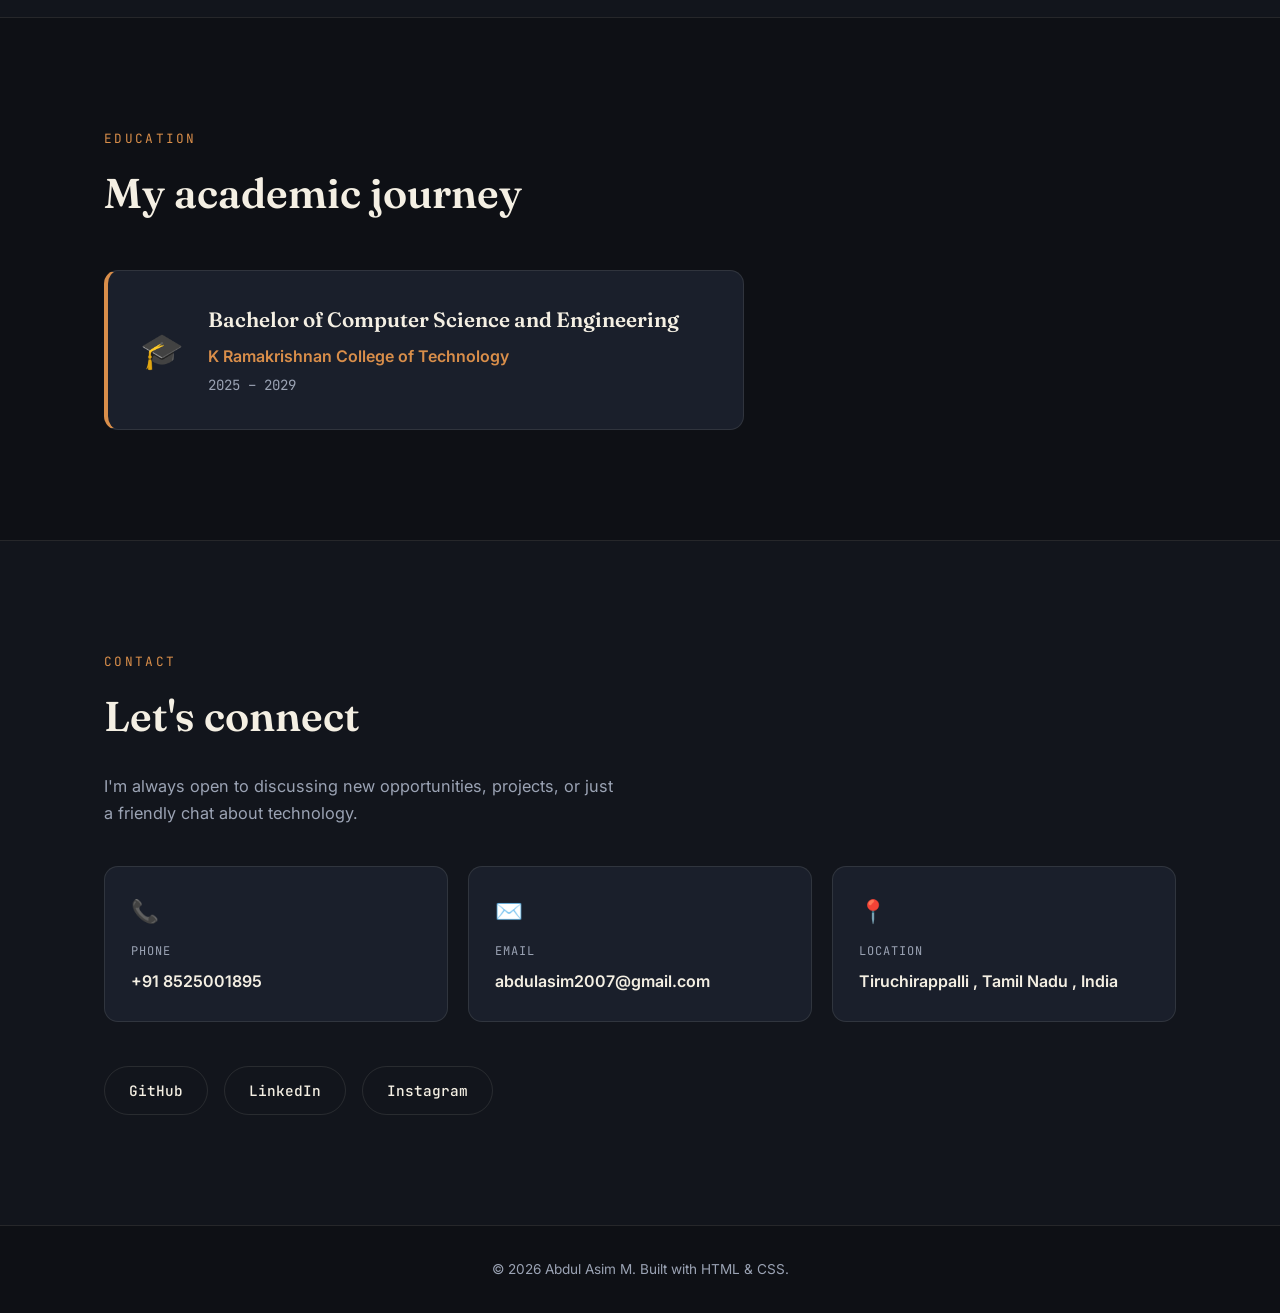
==== commit 17255e22: "Update index.html" ====
--- a/index.html
+++ b/index.html
@@ -19,7 +19,7 @@
   <header class="site-header">
     <nav class="navbar">
       <a href="#home" class="logo">
-        <span class="logo-bracket">&lt;</span>Asim<span class="logo-bracket">/&gt;</span>
+        ABDUL ASIM M
       </a>
 
       <input type="checkbox" id="nav-toggle" class="nav-toggle" />
